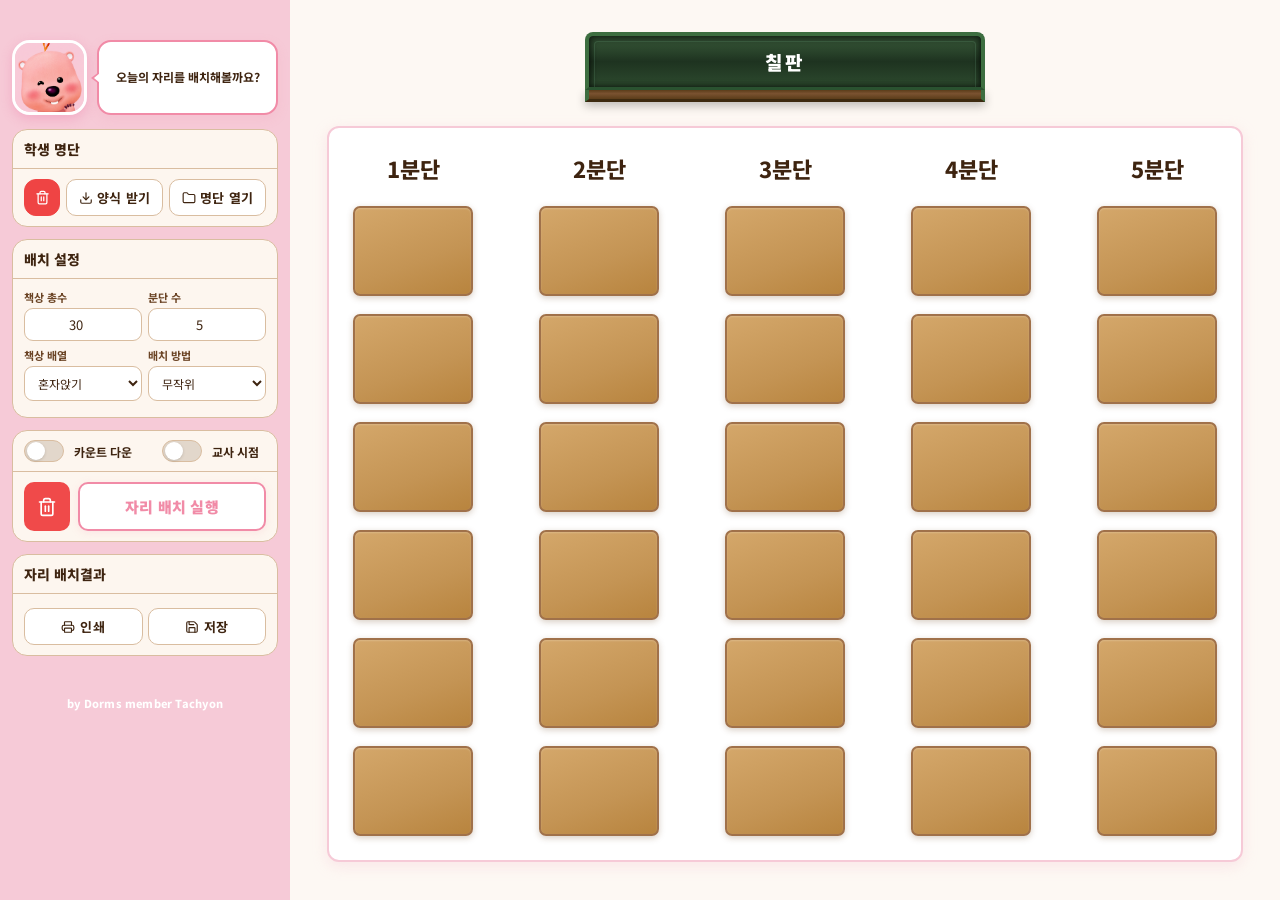
==== index.html @ 253d0f8c "fix: 웹 브라우저 환경에서 SheetJS 기반 엑셀 명단열기 및 양식받기 호환 지원" ====
<!DOCTYPE html>
<html lang="ko">
<head>
  <meta charset="UTF-8">
  <title>학급 자리배치 프로그램</title>
  <link rel="icon" type="image/x-icon" href="loopy.ico">
  <link rel="preconnect" href="https://fonts.googleapis.com">
  <link rel="preconnect" href="https://fonts.gstatic.com" crossorigin>
  <link href="https://fonts.googleapis.com/css2?family=Gowun+Batang:wght@400;700&family=Gowun+Dodum&family=Noto+Sans+KR:wght@400;700;900&family=Poor+Story&display=swap" rel="stylesheet">
  <link rel="stylesheet" href="css/style.css">
  <script src="https://cdnjs.cloudflare.com/ajax/libs/html2canvas/1.4.1/html2canvas.min.js"></script>
  <script src="https://cdnjs.cloudflare.com/ajax/libs/xlsx/0.18.5/xlsx.full.min.js"></script>
</head>
<body>

<div id="sidebar">
  <div class="sb-body" id="sb-body">

    <!-- 사이드바 상단 캐릭터 이미지 & 말풍선 -->
    <div style="display:flex; align-items:center; gap:10px; margin-top:15px; margin-bottom:14px;">
      <img src="loopy.jpg" alt="캐릭터" style="width:75px; height:75px; object-fit:cover; border-radius:18px; border:3px solid #ffffff; box-shadow:0 4px 12px rgba(235,104,156,0.3); flex-shrink:0;">
      <div id="char-bubble" class="speech-bubble" title="클릭 시 배치 취소">
        <span id="bubble-text">오늘의 자리를 배치해볼까요?</span>
      </div>
    </div>

    <!-- 명렬표 엑셀 관련 카드 -->
    <div class="card">
      <div class="card-head" style="display:flex; align-items:center; justify-content:space-between;">학생 명단
        <span id="btn-view-students" style="display:none; background:#F18BA7; color:#fff; padding:3px 9px; border-radius:10px; font-size:11px; font-weight:800; cursor:pointer; white-space:nowrap; box-shadow:0 2px 6px rgba(241,139,167,0.25);" onclick="openStudentModal()"><span id="count-num">0</span>명</span>
      </div>
      <div class="card-body" style="display:flex; gap:6px; align-items:stretch;">
        <div class="tooltip-wrap">
          <button style="width:36px; height:100%; min-height:34px; padding:0; background:#ef4444; color:#ffffff; border:1px solid #ef4444; border-radius:12px; display:flex; align-items:center; justify-content:center; flex-shrink:0; cursor:pointer; transition:opacity .15s, transform .1s;" onclick="resetStudentList()" onmouseover="this.style.opacity='0.9';" onmouseout="this.style.opacity='1';">
            <svg width="15" height="15" viewBox="0 0 24 24" fill="none" stroke="currentColor" stroke-width="2" stroke-linecap="round" stroke-linejoin="round" style="display:block;">
              <path d="M3 6h18"></path>
              <path d="M19 6v14c0 1-1 2-2 2H7c-1 0-2-1-2-2V6"></path>
              <path d="M8 6V4c0-1 1-2 2-2h4c1 0 2 1 2 2v2"></path>
              <line x1="10" y1="11" x2="10" y2="17"></line>
              <line x1="14" y1="11" x2="14" y2="17"></line>
            </svg>
          </button>
          <div class="custom-tooltip">명단 초기화</div>
        </div>
        <button class="exec-btn-sm outline" style="flex:1; display:inline-flex; align-items:center; justify-content:center; gap:4px;" onclick="downloadTemplate()">
          <svg width="14" height="14" viewBox="0 0 24 24" fill="none" stroke="currentColor" stroke-width="2" stroke-linecap="round" stroke-linejoin="round"><path d="M21 15v4a2 2 0 0 1-2 2H5a2 2 0 0 1-2-2v-4"/><polyline points="7 10 12 15 17 10"/><line x1="12" y1="15" x2="12" y2="3"/></svg>
          양식 받기
        </button>
        <button class="exec-btn-sm outline" style="flex:1; display:inline-flex; align-items:center; justify-content:center; gap:4px;" onclick="loadStudentExcel()">
          <svg width="14" height="14" viewBox="0 0 24 24" fill="none" stroke="currentColor" stroke-width="2" stroke-linecap="round" stroke-linejoin="round"><path d="M4 20h16a2 2 0 0 0 2-2V8a2 2 0 0 0-2-2h-7.93a2 2 0 0 1-1.66-.9l-.82-1.2A2 2 0 0 0 7.93 3H4a2 2 0 0 0-2 2v13c0 1.1.9 2 2 2z"/></svg>
          명단 열기
        </button>
      </div>
    </div>

    <!-- 책상 배열 카드 -->
    <div class="card">
      <div class="card-head">배치 설정</div>
      <div class="card-body">
        <div class="grid2 mb6">
          <div>
            <label class="lbl">책상 총수</label>
            <input class="inp inp-num" type="number" id="seat-count" min="1" max="60" value="30" onchange="onSeatCountChange()">
          </div>
          <div>
            <label class="lbl">분단 수</label>
            <input class="inp inp-num" type="number" id="col-count" min="2" max="6" step="1" value="5" onchange="onColCountChange()">
          </div>
        </div>

        <div class="grid2 mb6">
          <div>
            <label class="lbl">책상 배열</label>
            <select class="inp" id="layout-type" onchange="onLayoutChange()">
              <option value="single">혼자앉기</option>
              <option value="pair">짝궁배열</option>
              <option value="group">4인모둠(2x2)</option>
              <option value="group6">6인모둠(2x3)</option>
            </select>
          </div>
          <div>
            <label class="lbl">배치 방법</label>
            <select class="inp" id="sort-algo" onchange="onAlgoChange()"></select>
          </div>
        </div>
      </div>
    </div>

    <!-- 자리 배치 및 실행 카드 -->
    <div class="card">
      <div class="card-head">
        <div style="display:flex; align-items:center; gap:10px;">
          <label class="switch">
            <input type="checkbox" id="countdown-opt">
            <span class="slider"></span>
          </label>
          <span class="toggle-label">카운트 다운</span>
          <label class="switch" style="margin-left:20px;">
            <input type="checkbox" id="teacher-view-toggle" onchange="toggleTeacherView()">
            <span class="slider"></span>
          </label>
          <span class="toggle-label">교사 시점</span>
        </div>
      </div>
      <div class="card-body" style="display:flex; gap:8px;">
        <div class="tooltip-wrap" style="flex:2;">
          <button class="exec-btn" style="width:100%; height:100%; justify-content:center; align-items:center; padding:12px; background:#F04A4A; color:#fff; border:none; border-radius:10px;" onclick="resetArrangement()">
            <svg width="20" height="20" viewBox="0 0 24 24" fill="none" stroke="currentColor" stroke-width="2" stroke-linecap="round" stroke-linejoin="round">
              <path d="M3 6h18"></path>
              <path d="M19 6v14c0 1-1 2-2 2H7c-1 0-2-1-2-2V6"></path>
              <path d="M8 6V4c0-1 1-2 2-2h4c1 0 2 1 2 2v2"></path>
              <line x1="10" y1="11" x2="10" y2="17"></line>
              <line x1="14" y1="11" x2="14" y2="17"></line>
            </svg>
          </button>
          <div class="custom-tooltip">자리배치 초기화</div>
        </div>
        <button class="exec-btn" style="flex:7; justify-content:center; padding:12px; font-size:15px; background:#ffffff; color:#F18BA7; border:2px solid #F18BA7; border-radius:10px; font-weight:900; box-shadow:0 2px 8px rgba(241,139,167,0.15);" onclick="executeArrangement()">자리 배치 실행</button>
      </div>
    </div>

    <div class="card">
      <div class="card-head">자리 배치결과</div>
      <div class="card-body">
        <div style="display:flex; gap:5px; margin-top:4px;">
          <button class="exec-btn-sm outline" style="flex:1; display:inline-flex; align-items:center; justify-content:center; gap:5px;" onclick="printScreen()">
            <svg width="14" height="14" viewBox="0 0 24 24" fill="none" stroke="currentColor" stroke-width="2" stroke-linecap="round" stroke-linejoin="round"><path d="M6 9V4a1 1 0 0 1 1-1h10a1 1 0 0 1 1 1v5"/><path d="M6 18H5a3 3 0 0 1-3-3v-3a3 3 0 0 1 3-3h14a3 3 0 0 1 3 3v3a3 3 0 0 1-3 3h-1"/><rect x="6" y="14" width="12" height="7" rx="1"/></svg>
            인쇄
          </button>
          <button class="exec-btn-sm outline" id="btn-save-pop" style="flex:1; position:relative; display:inline-flex; align-items:center; justify-content:center; gap:5px;" onclick="toggleSaveMenu(event)">
            <svg width="14" height="14" viewBox="0 0 24 24" fill="none" stroke="currentColor" stroke-width="2" stroke-linecap="round" stroke-linejoin="round"><path d="M15.2 3a2 2 0 0 1 1.4.6l3.8 3.8a2 2 0 0 1 .6 1.4V19a2 2 0 0 1-2 2H5a2 2 0 0 1-2-2V5a2 2 0 0 1 2-2h10.2z"/><path d="M17 21v-7a1 1 0 0 0-1-1H8a1 1 0 0 0-1 1v7"/><path d="M7 3v4a1 1 0 0 0 1 1h7"/></svg>
            저장
          </button>
        </div>
      </div>
    </div>

    <!-- 사이드바 하단 제작자 문구 -->
    <div style="margin-top:37px; margin-bottom:4px; text-align:center;">
      <a href="https://dorms.school" target="_blank" onclick="if(window.pywebview){event.preventDefault(); window.pywebview.api.open_url('https://dorms.school');}" style="font-size:11px; font-weight:800; color:#ffffff; text-decoration:none; display:inline-block; letter-spacing:0.02em; cursor:pointer; transition:opacity 0.2s;" onmouseover="this.style.opacity='0.8';" onmouseout="this.style.opacity='1';">
        by Dorms member Tachyon
      </a>
    </div>

  </div>
</div>

<div id="sb-resizer"></div>

<div id="main">

  <div id="workspace">
    <div id="board-area">
      <div class="blackboard" id="blackboard-el">칠판</div>
      <div class="board-spacer"></div>
      <div id="seats-wrap">
        <div id="seats-container" class="cols-container"></div>
      </div>
    </div>
  </div>
</div>

<!-- 카운트다운 화면 중앙 오버레이 -->
<div id="countdown-overlay" class="countdown-mbg" style="display:none;">
  <div class="countdown-content">
    <div class="countdown-img-wrap">
      <img id="countdown-char-img" src="" alt="캐릭터">
    </div>
    <div id="countdown-num-text">5</div>
    <div class="countdown-sub-hint">클릭 또는 ESC 누르면 배치 취소</div>
  </div>
</div>

<div id="toast"></div>

<!-- 예쁜 커스텀 확인 모달 -->
<div id="confirm-modal" class="mbg" style="display:none; z-index:1000;">
  <div class="modal" style="background:#ffffff; border-radius:20px; border:2.5px solid #F18BA7; box-shadow:0 12px 36px rgba(241,139,167,0.35); text-align:center; padding:26px 22px; width:min(380px, 92vw);">
    <div style="font-size:38px; margin-bottom:8px;">🗑️</div>
    <h3 style="font-size:17px; font-weight:900; color:#3e2410; margin-bottom:8px;">초기화 확인</h3>
    <div class="modal-msg" id="confirm-msg" style="font-size:13.5px; color:#4b5563; margin-bottom:22px; line-height:1.55; word-break:keep-all;"></div>
    <div class="modal-btns" style="display:flex; gap:10px;">
      <button class="btn-cancel" onclick="closeConfirm(false)" style="flex:1; padding:11px; border-radius:10px; background:#f3f4f6; color:#4b5563; font-weight:700; border:none; cursor:pointer; font-size:13.5px; transition:background .15s;">취소</button>
      <button class="btn-ok" onclick="closeConfirm(true)" style="flex:1; padding:11px; border-radius:10px; background:#ef4444; color:#ffffff; font-weight:900; border:none; cursor:pointer; font-size:13.5px; box-shadow:0 4px 10px rgba(239,68,68,0.3); transition:transform .1s, opacity .15s;">초기화</button>
    </div>
  </div>
</div>

<!-- 우클릭 컨텍스트 메뉴 -->
<div id="ctx-menu">
  <div class="ctx-head" id="ctx-head"></div>
  <div class="ctx-sep"></div>
  <div id="ctx-items"></div>
</div>

<!-- 불러온 명단 확인 모달 -->
<div id="student-list-modal" class="mbg" style="display:none; z-index:900;">
  <div class="modal" style="width: min(400px, 92vw); max-height:80vh; display:flex; flex-direction:column; padding:0; overflow:hidden; border-radius:16px;">
    <div style="padding:16px 20px; background:#F18BA7; color:#fff; display:flex; justify-content:space-between; align-items:center;">
      <h3 style="margin:0; font-size:16px; color:#fff; font-weight:800;">현재 적용된 학생 명단</h3>
      <button onclick="closeStudentModal()" style="background:none; border:none; color:#fff; font-size:24px; cursor:pointer; line-height:1;">&times;</button>
    </div>
    <div id="modal-student-list-content" style="padding:16px; overflow-y:auto; flex:1; background:var(--bg);">
      <!-- students go here -->
    </div>
  </div>
</div>

<!-- 저장 옵션 팝오버 모달 -->
<div id="save-popover">
  <button class="pop-item-btn" onclick="saveAsImage(); hideSaveMenu();">이미지 파일로 저장</button>
</div>

<script type="module" src="js/app.js"></script>
</body>
</html>
---- css/style.css ----
@import url('https://fonts.googleapis.com/css2?family=Gowun+Batang&family=Gowun+Dodum&family=Noto+Sans+KR:wght@400;500;700;900&family=Poor+Story&display=swap');

  :root {
    --bg: #fdf8f3;
    --panel: #ffffff;
    --sidebar: #F6CAD7;
    --sidebar2: #fdf6ef;
    --accent: #7d5334;
    --accent2: #59361e;
    --text1: #3e2410;
    --text2: #6b4425;
    --textm: #9a7255;
    --textw: #3e2410;
    --border: #e8d5be;
    --border2: #d9bda0;
    --locked: #fbbf24;
    --danger: #ef4444;
    --danger-text: #991b1b;
    --shadow: 0 2px 8px rgba(0,0,0,0.08);
    --shadow-lg: 0 8px 32px rgba(0,0,0,0.14);
    --sb-width: 290px;
    --cell-w: 100px;
    --cell-h: 75px;
    --row-gap: 8px;
    --col-gap: 63px;
    --title-color: #3e2410;
    --name-size: 24px; 
    --id-size: 19px;   
    --seat-font: 'Gowun Dodum', sans-serif;
  }

  *, *::before, *::after { box-sizing: border-box; margin: 0; padding: 0; }

  body {
    font-family: 'Noto Sans KR', sans-serif;
    background: var(--bg);
    color: var(--text1);
    height: 100vh;
    display: flex;
    overflow: hidden;
    font-size: 13px;
    user-select: none;
    -webkit-user-select: none;
  }

  input, textarea, select {
    user-select: auto;
    -webkit-user-select: auto;
  }

  /* ── Sidebar ── */
  #sidebar {
    width: var(--sb-width);
    min-width: var(--sb-width);
    max-width: var(--sb-width);
    padding-top: 25px;
    background: var(--sidebar);
    display: flex;
    flex-direction: column;
    overflow: visible;
    position: relative;
    user-select: none;
    z-index: 20;
  }

  #sb-header {
    padding: 16px 14px 10px;
    border-bottom: 1px solid var(--border2);
    flex-shrink: 0;
  }

  .sb-logo {
    display: flex;
    align-items: center;
    gap: 10px;
    margin-bottom: 4px;
  }

  .sb-logo-icon {
    width: 38px; height: 38px;
    background: #fde68a;
    color: #b45309;
    border-radius: 9px;
    display: flex; align-items: center; justify-content: center;
    font-size: 18px;
    flex-shrink: 0;
  }

  .sb-title { color: var(--title-color); font-size: 13px; font-weight: 900; line-height: 1.3; }
  .sb-sub { color: var(--accent2); font-size: 9px; letter-spacing: .06em; margin-top: 1px; }

  .sb-btns {
    display: grid;
    grid-template-columns: 1fr 1fr 1fr;
    gap: 5px;
    padding: 8px 14px;
    border-bottom: 1px solid var(--border2);
    flex-shrink: 0;
  }

  .sb-btn {
    background: var(--sidebar2);
    color: var(--textw);
    border: 1px solid var(--border2);
    border-radius: 7px;
    padding: 7px 4px;
    font-size: 12px;
    font-family: 'Noto Sans KR', sans-serif;
    cursor: pointer;
    display: flex; flex-direction: column; align-items: center; gap: 3px;
    transition: background .15s;
  }
  .sb-btn:hover { background: rgba(255,255,255,.08); }
  .sb-btn.accent { background: var(--accent); color: #fff; border-color: var(--accent); }
  .sb-btn.accent:hover { opacity: .85; }
  .sb-btn.danger { background: rgba(239,68,68,.12); color: var(--danger-text); border-color: rgba(239,68,68,.3); }
  .sb-btn.danger:hover { background: rgba(239,68,68,.25); }

  .switch {
    position: relative;
    display: inline-block;
    width: 40px;
    height: 22px;
  }
  .switch input {
    opacity: 0;
    width: 0;
    height: 0;
  }
  .switch .slider {
    position: absolute;
    inset: 0;
    background: #e2d7cb;
    border: 1px solid var(--border2);
    border-radius: 999px;
    transition: background .2s, border-color .2s;
  }
  .switch .slider::before {
    content: '';
    position: absolute;
    left: 2px;
    bottom: 1px;
    width: 18px;
    height: 18px;
    background: #fff;
    border-radius: 50%;
    transition: transform .2s;
    box-shadow: 0 1px 3px rgba(0,0,0,.15);
  }
  .switch input:checked + .slider {
    background: #F18BA7;
    border-color: #F18BA7;
  }
  .switch input:checked + .slider::before {
    transform: translateX(18px);
  }

  .toggle-label {
    color: var(--text1);
    font-size: 12px;
    font-weight: 700;
  }

  .sb-body {
    flex: 1;
    overflow: visible;
    padding: 0 12px 16px;
    margin-top: 0 !important;
    position: static !important;
    top: auto !important;
  }

  /* Cards */
  .card {
    background: var(--sidebar2);
    border: 1px solid var(--border2);
    border-radius: 15px;
    margin-bottom: 12px;
    overflow: visible;
    position: relative;
  }

  .card-head {
    display: flex; align-items: center; gap: 7px;
    padding: 9px 11px;
    font-size: 14px; font-weight: 800;
    color: var(--textw);
    border-bottom: 1px solid var(--border2);
  }
  .card-head .badge {
    margin-left: auto;
    background: var(--accent);
    color: #fff;
    border-radius: 20px;
    padding: 2px 8px;
    font-size: 10px;
    font-weight: 800;
  }

  .card-body { padding: 10px 11px; }

  .lbl {
    display: block;
    font-size: 11px;
    font-weight: 700;
    color: var(--text2);
    margin-bottom: 3px;
  }

  .inp {
    width: 100%;
    background: #ffffff;
    border: 1px solid var(--border2);
    border-radius: 9px;
    color: var(--text1);
    font-family: 'Noto Sans KR', sans-serif;
    font-size: 12px;
    padding: 7px 9px;
    outline: none;
    margin-bottom: 0;
  }
  .inp:focus { border-color: var(--accent); }
  .inp option { background: #ffffff; }

  .inp-num {
    text-align: center;
    padding: 6px 5px;
    font-size: 13px;
  }

  .grid2 { display: grid; grid-template-columns: 1fr 1fr; gap: 6px; margin-bottom: 6px; }
  .mb6 { margin-bottom: 6px; }
  .mb8 { margin-bottom: 8px; }

  /* 메인 툴바 실행 버튼 스타일 */
  .exec-btn {
    background: var(--accent);
    color: #fff;
    border: none;
    border-radius: 12px;
    padding: 10px 20px;
    font-family: 'Noto Sans KR', sans-serif;
    font-size: 16px;
    font-weight: 900;
    cursor: pointer;
    display: inline-flex; align-items: center; justify-content: center; gap: 6px;
    letter-spacing: .02em;
    transition: opacity .15s, transform .1s;
    box-shadow: none;
  }
  .exec-btn:hover { opacity: 1; transform: translateY(-2px); }
  .exec-btn:active { opacity: 1; transform: translateY(0); }

  /* 사이드바 배치 실행 버튼 (보조용) */
  .exec-btn-sm {
    width: 100%;
    background: var(--accent);
    color: #fff;
    border: none;
    border-radius: 12px;
    padding: 11px;
    font-family: 'Noto Sans KR', sans-serif;
    font-size: 13px;
    font-weight: 900;
    cursor: pointer;
    display: flex; align-items: center; justify-content: center; gap: 7px;
    margin-bottom: 10px;
    letter-spacing: .02em;
    transition: opacity .15s, transform .1s;
    box-shadow: none;
  }
  .exec-btn-sm:hover { opacity: .9; transform: translateY(-1px); }
  .exec-btn-sm:active { transform: translateY(0); }

  .exec-btn-sm.outline {
    background: #fff;
    color: var(--text1);
    border: 1px solid var(--border2);
    border-radius: 10px;
    box-shadow: none;
    font-weight: 700;
    font-size: 13px;
    padding: 8px 4px;
    margin-bottom: 0;
  }

  .slider-row { display: flex; align-items: center; gap: 7px; margin-bottom: 5px; }
  .slider-label { font-size: 10px; color: var(--textm); white-space: nowrap; min-width: 56px; }
  input[type=range] {
    flex: 1;
    accent-color: var(--accent);
    height: 4px;
    cursor: pointer;
  }

  /* ── Student grid input ── */
  .student-grid-wrap {
    border: 1px solid var(--border2);
    border-radius: 6px;
    overflow: hidden;
    margin-bottom: 8px;
  }
  .student-grid-head {
    display: grid;
    grid-template-columns: 52px 1fr 52px;
    background: rgba(59,130,246,.18);
    border-bottom: 2px solid var(--accent);
    overflow-y: scroll;
  }
  .student-grid-head::-webkit-scrollbar-thumb {
    background: transparent;
  }
  .student-grid-head div {
    padding: 5px 4px;
    font-size: 10px;
    font-weight: 800;
    color: var(--accent2);
    text-align: center;
    border-right: 1px solid var(--border2);
  }
  .student-grid-head div:last-child { border-right: none; }
  .student-grid-body {
    max-height: 260px;
    overflow-y: scroll;
  }
  .student-row {
    display: grid;
    grid-template-columns: 52px 1fr 52px;
    border-bottom: 1px solid var(--border2);
  }
  .student-row:last-child { border-bottom: none; }
  .student-cell {
    padding: 0;
    border-right: 1px solid var(--border2);
  }
  .student-cell:last-child { border-right: none; }
  .student-cell input {
    width: 100%;
    height: 28px;
    background: transparent;
    border: none;
    outline: none;
    color: var(--textw);
    font-family: 'Noto Sans KR', sans-serif;
    font-size: 11px;
    padding: 0 6px;
    text-align: center;
  }
  .student-cell input:focus { background: rgba(59,130,246,.08); }
  .student-row.placeholder-row .student-cell input {
    color: var(--textm);
    opacity: .5;
  }
  .student-grid-footer {
    display: flex;
    gap: 5px;
    margin-top: 5px;
  }
  .grid-action-btn {
    flex: 1;
    background: var(--sidebar);
    border: 1px solid var(--border2);
    border-radius: 6px;
    color: var(--textm);
    font-family: 'Noto Sans KR', sans-serif;
    font-size: 10px;
    font-weight: 700;
    padding: 5px 4px;
    cursor: pointer;
    text-align: center;
    transition: all .15s;
  }
  .grid-action-btn:hover { color: var(--textw); border-color: var(--accent); }

  /* ── Main area ── */
  #main {
    flex: 1;
    display: flex;
    flex-direction: column;
    overflow: hidden;
  }

  #main-toolbar {
    background: var(--panel);
    border-bottom: 1px solid var(--border);
    padding: 10px 14px;
    display: flex;
    align-items: center;
    gap: 12px; 
    flex-shrink: 0;
  }

  .toolbar-btn {
    padding: 8px 14px;
    border-radius: 7px;
    font-family: 'Noto Sans KR', sans-serif;
    font-size: 14px;
    font-weight: 700;
    border: 1px solid var(--border);
    cursor: pointer;
    background: var(--panel);
    color: var(--text2);
    display: inline-flex; align-items: center; gap: 4px;
    transition: all .15s;
    white-space: nowrap;
  }
  .toolbar-btn:hover { border-color: var(--accent); color: var(--accent); }

  .spacer { flex: 1; }

  /* ── Workspace ── */
  #workspace {
    flex: 1;
    overflow: hidden;
    padding: 32px 24px 24px;
    display: flex;
    flex-direction: column;
    align-items: center;
    justify-content: flex-start;
  }

  #board-area {
    display: flex;
    flex-direction: column;
    align-items: center;
    transform-origin: top center; 
  }

  /* Blackboard */
  .blackboard {
    order: 1;
    background: linear-gradient(180deg, #3a5c3b 0%, #1e3320 50%, #2d4a2e 100%);
    color: #ffffff;
    font-size: 19px;
    font-weight: 900;
    border-radius: 8px 8px 0 0;
    padding: 12px 40px;
    text-align: center;
    letter-spacing: .15em;
    width: 400px;
    min-width: 200px;
    box-shadow:
      inset 0 3px 10px rgba(0,0,0,.5),
      inset 0 -1px 4px rgba(0,0,0,.3),
      inset 2px 0 6px rgba(0,0,0,.2),
      inset -2px 0 6px rgba(0,0,0,.2);
    border: 4px solid #3d6e40;
    border-bottom: 3px solid #2a5230;
    position: relative;
    text-shadow: none;
    margin-top: 0;
    transition: margin-top 0.3s;
  }
  .blackboard::before {
    content: '';
    position: absolute;
    top: 5px; left: 5px; right: 5px; bottom: 0;
    border: 1px solid rgba(167,243,196,.12);
    border-bottom: none;
    border-radius: 4px 4px 0 0;
    pointer-events: none;
  }
  
  /* chalk tray */
  .board-spacer {
    order: 2;
    width: 400px;
    height: 12px;
    background: linear-gradient(180deg, #5c3d1a 0%, #7a5230 40%, #5c3d1a 100%);
    border-left: 4px solid #3d6e40;
    border-right: 4px solid #3d6e40;
    border-bottom: 3px solid #3d2a10;
    box-shadow: 0 4px 10px rgba(0,0,0,.25);
    margin-bottom: 24px;
  }

  #seats-wrap {
    order: 3;
    background: var(--panel);
    border: 2.5px solid var(--sidebar);
    border-radius: 12px;
    padding: 24px;
    box-shadow: 0 4px 14px rgba(246, 202, 215, 0.4);
    display: inline-block;
  }

  /* 교사 시점 활성화 시 Flex Order 순서 변경 */
  /* Match the blackboard top/bottom spacing to workspace top padding (32px) for consistent visual balance */
  #board-area.teacher-mode .blackboard { order: 3; margin-top: 28px; }
  #board-area.teacher-mode .board-spacer { order: 4; margin-bottom: 20px; }
  #board-area.teacher-mode #seats-wrap { order: 1; margin-top: 0; }

  .cols-container {
    display: flex;
    gap: var(--col-gap);
    align-items: flex-start;
  }

  .col-group {
    display: flex;
    flex-direction: column;
    gap: var(--row-gap);
    align-items: center;
  }

  .col-label {
    font-size: 22px;
    font-weight: 800;
    color: var(--text1);
    text-align: center;
    margin-bottom: 4px;
  }

  /* 모둠 레이블 */
  .group-label {
    font-size: 18px;
    font-weight: 800;
    color: var(--accent2);
    text-align: center;
    margin-bottom: 4px;
    width: 100%;
  }

  /* Seat Cell */
  .seat {
    width: var(--cell-w);
    height: var(--cell-h);
    border: 2px solid #a0714a;
    border-radius: 7px;
    background: linear-gradient(160deg, #d4a76a 0%, #c49454 60%, #b8843e 100%);
    box-shadow: 0 2px 6px rgba(100,60,20,.25), inset 0 1px 2px rgba(255,255,255,.2);
    display: flex;
    flex-direction: column;
    align-items: center;
    justify-content: center;
    cursor: pointer;
    transition: background .15s, border-color .15s, box-shadow .15s, transform .15s;
    position: relative;
    overflow: hidden;
  }
  .seat:hover { border-color: var(--accent); box-shadow: 0 0 0 3px rgba(59,130,246,.2), 0 2px 6px rgba(100,60,20,.3); }

  .seat.occupied {
    background: linear-gradient(160deg, #fdf6ec 0%, #faebd7 60%, #f5deb3 100%);
    border-color: #a0714a;
  }

  .seat.occupied.male::before {
    content: ''; position: absolute; bottom: 0; left: 0; right: 0; height: 10%;
    background: #93c5fd; border-radius: 0 0 4px 4px; pointer-events: none; z-index: 1;
  }
  .seat.occupied.female::before {
    content: ''; position: absolute; bottom: 0; left: 0; right: 0; height: 10%;
    background: #f9a8d4; border-radius: 0 0 4px 4px; pointer-events: none; z-index: 1;
  }

  .seat.ghost {
    background: #f1f5f9;
    border: 2px dashed #cbd5e1;
    box-shadow: none;
    cursor: default;
  }
  .seat.ghost:hover { border-color: #cbd5e1; box-shadow: none; }

  .seat.excluded {
    background: #fef2f2;
    border: 2px dashed #fca5a5;
    box-shadow: none;
    cursor: pointer;
  }

  .seat.locked { border-color: var(--locked); }
  .seat.locked::after {
    content: '🔒';
    position: absolute;
    top: 2px; right: 3px;
    font-size: 16px;
    z-index: 10;
  }

  .seat.selected { border-color: var(--accent); box-shadow: 0 0 0 3px rgba(59,130,246,.3); }
  .seat.over { background: #eff6ff; border-color: var(--accent); }

  .seat-id {
    font-family: 'JetBrains Mono', monospace;
    font-size: var(--id-size);
    font-weight: 700;
    color: var(--accent);
    line-height: 1.2;
    z-index: 5;
  }

  .seat-name {
    font-family: var(--seat-font);
    font-size: var(--name-size);
    font-weight: 700;
    color: var(--text1);
    line-height: 1.3;
    text-align: center;
    max-width: calc(var(--cell-w) - 10px);
    overflow: hidden;
    text-overflow: ellipsis;
    white-space: nowrap;
    z-index: 5;
  }

  .seat.excluded .seat-empty-mark { color: #fca5a5; font-size: 16px; }

  .fixed-dot {
    position: absolute;
    bottom: 3px; left: 3px;
    width: 6px; height: 6px;
    border-radius: 50%;
    background: var(--locked);
    z-index: 10;
  }

  /* Speech Bubble (말풍선) */
  .speech-bubble {
    position: relative;
    background: #ffffff;
    border: 2px solid #F18BA7;
    border-radius: 14px;
    padding: 8px 10px;
    font-size: 12px;
    font-weight: 700;
    color: var(--text1);
    box-shadow: 0 4px 12px rgba(241,139,167,0.15);
    flex: 1;
    word-break: keep-all;
    line-height: 1.35;
    display: flex;
    align-items: center;
    justify-content: center;
    text-align: center;
    height: 75px;
    transition: transform 0.2s, box-shadow 0.2s, background 0.2s, border-color 0.2s;
    user-select: none;
  }
  .speech-bubble::before {
    content: '';
    position: absolute;
    left: -8px;
    top: 50%;
    transform: translateY(-50%);
    border-style: solid;
    border-width: 6px 8px 6px 0;
    border-color: transparent #F18BA7 transparent transparent;
  }
  .speech-bubble::after {
    content: '';
    position: absolute;
    left: -5px;
    top: 50%;
    transform: translateY(-50%);
    border-style: solid;
    border-width: 5px 6px 5px 0;
    border-color: transparent #ffffff transparent transparent;
  }
  .speech-bubble.counting {
    background: #fff0f5;
    border-color: #f43f5e;
    cursor: pointer;
    animation: bubblePulse 0.6s infinite alternate ease-in-out;
  }
  @keyframes bubblePulse {
    from { transform: scale(1); }
    to { transform: scale(1.03); }
  }

  /* Custom Top Tooltip (상단 말풍선 툴팁) */
  .tooltip-wrap {
    position: relative;
    display: inline-flex;
  }
  .tooltip-wrap .custom-tooltip {
    position: absolute;
    bottom: calc(100% + 8px);
    left: calc(50% + 5px);
    transform: translateX(-50%) translateY(4px);
    background: #ffffff;
    color: #ef4444;
    border: 1.5px solid #fca5a5;
    padding: 4px 8px;
    border-radius: 7px;
    font-size: 11px;
    font-weight: 800;
    white-space: nowrap;
    box-shadow: 0 4px 12px rgba(239,68,68,0.15);
    opacity: 0;
    visibility: hidden;
    pointer-events: none;
    transition: all 0.2s cubic-bezier(0.16, 1, 0.3, 1);
    z-index: 100;
  }
  .tooltip-wrap .custom-tooltip::before {
    content: '';
    position: absolute;
    top: 100%;
    left: 50%;
    transform: translateX(-50%);
    border-style: solid;
    border-width: 6px 6px 0 6px;
    border-color: #fca5a5 transparent transparent transparent;
  }
  .tooltip-wrap .custom-tooltip::after {
    content: '';
    position: absolute;
    top: 100%;
    left: 50%;
    transform: translateX(-50%);
    border-style: solid;
    border-width: 5px 5px 0 5px;
    border-color: #ffffff transparent transparent transparent;
  }
  .tooltip-wrap:hover .custom-tooltip {
    opacity: 1;
    visibility: visible;
    transform: translateX(-50%) translateY(0);
  }

  /* Toast */
  #toast {
    position: fixed;
    bottom: 24px; left: 50%;
    transform: translateX(-50%) translateY(20px);
    background: #F18BA7;
    color: #fff;
    padding: 12px 24px;
    border-radius: 10px;
    font-size: 14px;
    font-weight: 700;
    opacity: 0;
    transition: all .25s;
    pointer-events: none;
    z-index: 9999;
    white-space: nowrap;
    box-shadow: 0 6px 20px rgba(241,139,167,0.35);
    text-align: center;
  }
  #toast.error {
    background: var(--danger);
    font-size: 16px;
    padding: 16px 28px;
    box-shadow: 0 10px 30px rgba(239,68,68,0.4);
  }
  #toast.show { opacity: 1; transform: translateX(-50%) translateY(0); }

  /* Modal */
  .mbg {
    position: fixed; inset: 0;
    background: rgba(0,0,0,.55);
    display: flex; align-items: center; justify-content: center;
    z-index: 800;
  }
  .modal {
    background: var(--panel);
    border-radius: 14px;
    padding: 22px 20px 18px;
    width: min(380px, 92vw);
    box-shadow: var(--shadow-lg);
  }
  .modal h3 { font-size: 15px; font-weight: 900; margin-bottom: 14px; color: var(--text1); }
  .modal-msg { font-size: 13px; line-height: 1.6; color: var(--text2); margin-bottom: 18px; white-space: pre-wrap; }
  .modal-btns { display: flex; gap: 8px; }
  .modal-btns button {
    flex: 1; padding: 11px;
    border-radius: 9px;
    font-family: 'Noto Sans KR', sans-serif;
    font-size: 13px; font-weight: 700;
    cursor: pointer; border: none;
  }
  .btn-ok { background: var(--danger); color: #fff; }
  .btn-cancel { background: var(--bg); color: var(--text2); }

  /* Context menu */
  #ctx-menu {
    position: fixed;
    background: var(--panel);
    border: 1px solid var(--border);
    border-radius: 10px;
    padding: 5px;
    min-width: 200px;
    box-shadow: var(--shadow-lg);
    z-index: 700;
    display: none;
  }
  #ctx-menu.open { display: block; }
  .ctx-item {
    padding: 8px 11px;
    border-radius: 6px;
    font-size: 11px;
    font-weight: 700;
    cursor: pointer;
    color: var(--text2);
    display: flex; align-items: center; gap: 7px;
  }
  .ctx-item:hover { background: var(--bg); color: var(--text1); }
  .ctx-item.danger { color: var(--danger); }
  .ctx-sep { height: 1px; background: var(--border); margin: 4px 0; }
  .ctx-head { padding: 6px 11px 2px; font-size: 10px; font-weight: 800; color: var(--textm); }

  ::-webkit-scrollbar { width: 6px; height: 6px; }
  ::-webkit-scrollbar-track { background: transparent; }
  ::-webkit-scrollbar-thumb { background: #c1c9d6; border-radius: 3px; }

  #sb-resizer {
    display: none;
    width: 0;
    cursor: default;
    background: transparent;
    transition: none;
    flex-shrink: 0;
    align-self: stretch;
  }
  #sb-resizer:hover { background: var(--accent); }

  .sort-row { display: flex; gap: 4px; margin-top: 5px; }
  .sort-row .inp { font-size: 11px; padding: 5px 4px; }

  /* ── 인쇄 전용 스타일 (A4 가로 1페이지 완벽 중앙 정렬) ── */
  @media print {
    body > *:not(#temp-print-wrap) {
      display: none !important;
    }
    
    html, body {
      background: #ffffff !important;
      width: 100% !important;
      height: 100% !important; 
      margin: 0 !important;
      padding: 0 !important;
      overflow: hidden !important;
      display: flex !important;
      align-items: center !important;
      justify-content: center !important;
    }

    #temp-print-wrap {
      position: fixed !important;
      left: 50% !important;
      top: 50% !important;
      margin: 0 !important;
      padding: 0 !important;
      background: #ffffff !important;
      display: flex !important;
      flex-direction: row !important;
      gap: 20px !important;
      align-items: center !important;
      justify-content: center !important;
      overflow: visible !important;
      page-break-inside: avoid !important;
      break-inside: avoid !important;
      page-break-after: avoid !important;
      break-after: avoid !important;
    }

    * {
      -webkit-print-color-adjust: exact !important;
      print-color-adjust: exact !important;
      box-shadow: none !important;
      text-shadow: none !important;
      filter: none !important;
    }

    @page {
      size: landscape;
      margin: 0; 
    }
  }

/* ── Save Popover Menu ── */
#save-popover {
  display: none;
  position: fixed;
  z-index: 1100;
  background: #ffffff;
  border: 1px solid var(--border2);
  border-radius: 12px;
  box-shadow: 0 6px 16px rgba(0, 0, 0, 0.15);
  padding: 6px;
  width: 170px;
}
.pop-item-btn {
  background: none;
  border: none;
  text-align: left;
  width: 100%;
  padding: 9px 12px;
  font-size: 12px;
  font-weight: 800;
  color: var(--text1);
  border-radius: 8px;
  cursor: pointer;
  display: flex;
  align-items: center;
  gap: 8px;
  transition: background 0.15s;
}
.pop-item-btn:hover {
  background: rgba(59, 130, 246, 0.08);
}

/* ── Countdown Overlay ── */
.countdown-mbg {
  position: fixed;
  inset: 0;
  background: rgba(0, 0, 0, 0.45);
  backdrop-filter: blur(6px);
  -webkit-backdrop-filter: blur(6px);
  display: flex;
  align-items: center;
  justify-content: center;
  z-index: 10000;
  cursor: pointer;
  animation: fadeInOverlay 0.25s ease-out forwards;
}

.countdown-content {
  display: flex;
  flex-direction: column;
  align-items: center;
  justify-content: center;
  position: relative;
  text-align: center;
  user-select: none;
}

.countdown-img-wrap {
  width: clamp(250px, 40vmin, 580px);
  height: clamp(250px, 40vmin, 580px);
  display: flex;
  align-items: center;
  justify-content: center;
  position: relative;
  margin-bottom: calc(clamp(250px, 40vmin, 580px) * -0.12);
}

#countdown-char-img {
  max-width: 100%;
  max-height: 100%;
  object-fit: contain;
  filter: drop-shadow(0 10px 25px rgba(0,0,0,0.35));
  animation: countdownPop 0.4s cubic-bezier(0.175, 0.885, 0.32, 1.275) forwards;
}

#countdown-num-text {
  font-size: clamp(90px, 15vmin, 220px);
  font-weight: 900;
  color: #ffffff;
  text-shadow: 0 4px 20px rgba(0, 0, 0, 0.6), 0 0 20px rgba(241, 139, 167, 0.9);
  line-height: 1;
  margin-bottom: clamp(10px, 2vmin, 24px);
  z-index: 2;
  font-family: 'Noto Sans KR', sans-serif;
  animation: countdownPop 0.35s cubic-bezier(0.175, 0.885, 0.32, 1.275) forwards;
}

.countdown-sub-hint {
  font-size: clamp(13px, 2vmin, 22px);
  font-weight: 700;
  color: rgba(255, 255, 255, 0.9);
  background: rgba(0, 0, 0, 0.35);
  padding: clamp(6px, 1vmin, 12px) clamp(16px, 2.5vmin, 32px);
  border-radius: 30px;
  box-shadow: 0 2px 10px rgba(0,0,0,0.2);
  backdrop-filter: blur(4px);
}

@keyframes countdownPop {
  0% {
    transform: scale(0.4);
    opacity: 0;
  }
  70% {
    transform: scale(1.08);
    opacity: 1;
  }
  100% {
    transform: scale(1);
    opacity: 1;
  }
}

@keyframes fadeInOverlay {
  from { opacity: 0; }
  to { opacity: 1; }
}
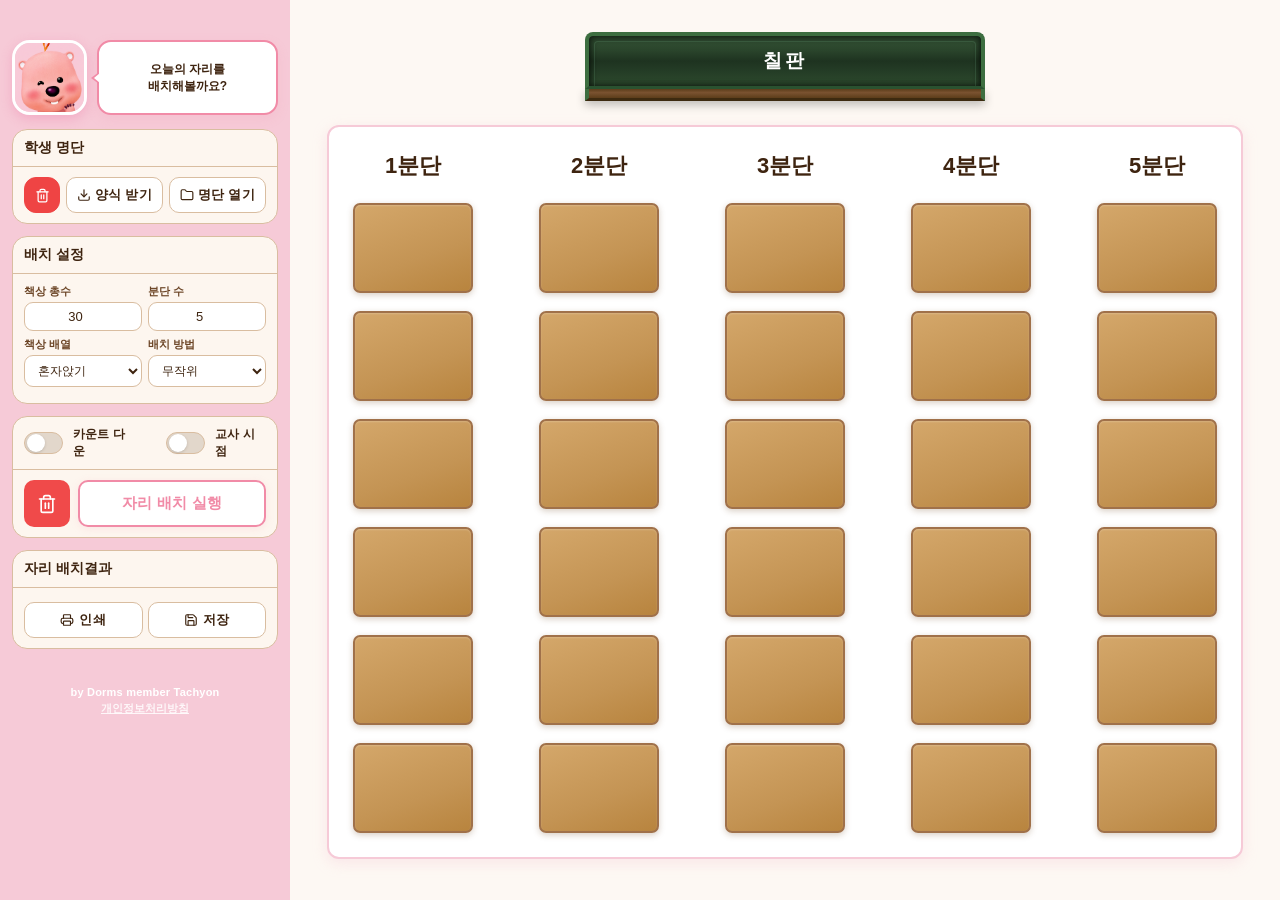
==== commit ddee7d0c: "feat: 보안 헤더 메타태그 및 개인정보처리방침 추가" ====
--- a/index.html
+++ b/index.html
@@ -3,6 +3,14 @@
 <head>
   <meta charset="UTF-8">
   <title>학급 자리배치 프로그램</title>
+  <meta name="viewport" content="width=device-width, initial-scale=1">
+  <meta name="description" content="선생님을 위한 편리하고 예쁜 학급 자리배치 웹 프로그램">
+  <meta property="og:title" content="학급 자리배치 프로그램">
+  <meta property="og:description" content="선생님을 위한 편리하고 예쁜 학급 자리배치 웹 프로그램">
+  <meta property="og:image" content="https://cordmin.github.io/class-seat/loopy.png">
+  <meta http-equiv="Content-Security-Policy" content="default-src 'self' 'unsafe-inline' 'unsafe-eval' https://fonts.googleapis.com https://fonts.gstatic.com https://cdnjs.cloudflare.com data: blob:; frame-ancestors 'none'; object-src 'none'; base-uri 'self'; form-action 'self';">
+  <meta http-equiv="X-Content-Type-Options" content="nosniff">
+  <meta name="referrer" content="strict-origin-when-cross-origin">
   <link rel="icon" type="image/x-icon" href="loopy.ico">
   <link rel="preconnect" href="https://fonts.googleapis.com">
   <link rel="preconnect" href="https://fonts.gstatic.com" crossorigin>
@@ -135,11 +143,12 @@
       </div>
     </div>
 
-    <!-- 사이드바 하단 제작자 문구 -->
-    <div style="margin-top:37px; margin-bottom:4px; text-align:center;">
+    <!-- 사이드바 하단 제작자 문구 및 개인정보처리방침 -->
+    <div style="margin-top:37px; margin-bottom:4px; text-align:center; display:flex; flex-direction:column; gap:4px;">
       <a href="https://dorms.school" target="_blank" onclick="if(window.pywebview){event.preventDefault(); window.pywebview.api.open_url('https://dorms.school');}" style="font-size:11px; font-weight:800; color:#ffffff; text-decoration:none; display:inline-block; letter-spacing:0.02em; cursor:pointer; transition:opacity 0.2s;" onmouseover="this.style.opacity='0.8';" onmouseout="this.style.opacity='1';">
         by Dorms member Tachyon
       </a>
+      <a href="privacy.html" target="_blank" style="font-size:10.5px; font-weight:700; color:rgba(255,255,255,0.85); text-decoration:underline; cursor:pointer;">개인정보처리방침</a>
     </div>
 
   </div>
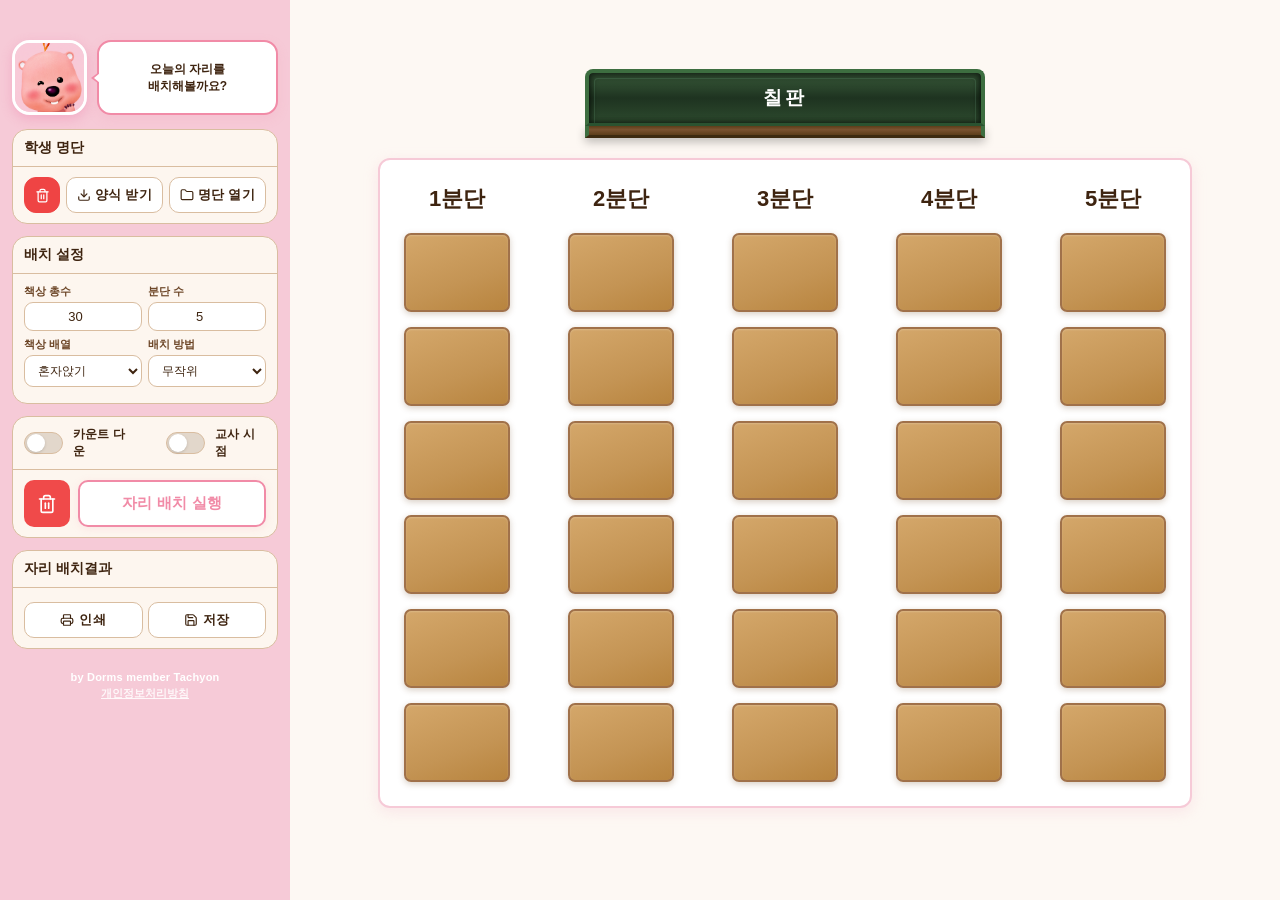
==== commit 1b2c4ef8: "style: 사이드바 하단 제작자 정보 및 개인정보처리방침 위치 상향 조절 (15px)" ====
--- a/index.html
+++ b/index.html
@@ -9,8 +9,10 @@
   <meta property="og:description" content="선생님을 위한 편리하고 예쁜 학급 자리배치 웹 프로그램">
   <meta property="og:image" content="https://cordmin.github.io/class-seat/loopy.png">
   <meta http-equiv="Content-Security-Policy" content="default-src 'self' 'unsafe-inline' 'unsafe-eval' https://fonts.googleapis.com https://fonts.gstatic.com https://cdnjs.cloudflare.com data: blob:; frame-ancestors 'none'; object-src 'none'; base-uri 'self'; form-action 'self';">
+  <meta http-equiv="X-Frame-Options" content="DENY">
   <meta http-equiv="X-Content-Type-Options" content="nosniff">
-  <meta name="referrer" content="strict-origin-when-cross-origin">
+  <meta http-equiv="Referrer-Policy" content="strict-origin-when-cross-origin">
+  <meta http-equiv="Permissions-Policy" content="camera=(), microphone=(), geolocation=()">
   <link rel="icon" type="image/x-icon" href="loopy.ico">
   <link rel="preconnect" href="https://fonts.googleapis.com">
   <link rel="preconnect" href="https://fonts.gstatic.com" crossorigin>
@@ -144,7 +146,7 @@
     </div>
 
     <!-- 사이드바 하단 제작자 문구 및 개인정보처리방침 -->
-    <div style="margin-top:37px; margin-bottom:4px; text-align:center; display:flex; flex-direction:column; gap:4px;">
+    <div style="margin-top:22px; margin-bottom:19px; text-align:center; display:flex; flex-direction:column; gap:4px;">
       <a href="https://dorms.school" target="_blank" onclick="if(window.pywebview){event.preventDefault(); window.pywebview.api.open_url('https://dorms.school');}" style="font-size:11px; font-weight:800; color:#ffffff; text-decoration:none; display:inline-block; letter-spacing:0.02em; cursor:pointer; transition:opacity 0.2s;" onmouseover="this.style.opacity='0.8';" onmouseout="this.style.opacity='1';">
         by Dorms member Tachyon
       </a>
--- a/css/style.css
+++ b/css/style.css
@@ -411,8 +411,8 @@
   /* ── Workspace ── */
   #workspace {
     flex: 1;
-    overflow: hidden;
-    padding: 32px 24px 24px;
+    overflow: auto;
+    padding: 16px 12px 40px 12px;
     display: flex;
     flex-direction: column;
     align-items: center;
@@ -423,6 +423,7 @@
     display: flex;
     flex-direction: column;
     align-items: center;
+    margin: auto 0;
     transform-origin: top center; 
   }
 
@@ -471,7 +472,7 @@
     border-right: 4px solid #3d6e40;
     border-bottom: 3px solid #3d2a10;
     box-shadow: 0 4px 10px rgba(0,0,0,.25);
-    margin-bottom: 24px;
+    margin-bottom: 20px;
   }
 
   #seats-wrap {
@@ -485,9 +486,8 @@
   }
 
   /* 교사 시점 활성화 시 Flex Order 순서 변경 */
-  /* Match the blackboard top/bottom spacing to workspace top padding (32px) for consistent visual balance */
-  #board-area.teacher-mode .blackboard { order: 3; margin-top: 28px; }
-  #board-area.teacher-mode .board-spacer { order: 4; margin-bottom: 20px; }
+  #board-area.teacher-mode .blackboard { order: 3; margin-top: 20px; }
+  #board-area.teacher-mode .board-spacer { order: 4; margin-bottom: 0; }
   #board-area.teacher-mode #seats-wrap { order: 1; margin-top: 0; }
 
   .cols-container {
@@ -853,6 +853,12 @@
       break-inside: avoid !important;
       page-break-after: avoid !important;
       break-after: avoid !important;
+      --cell-w: 82px !important;
+      --cell-h: 62px !important;
+      --col-gap: 28px !important;
+      --row-gap: 10px !important;
+      --name-size: 13px !important;
+      --id-size: 10px !important;
     }
 
     * {
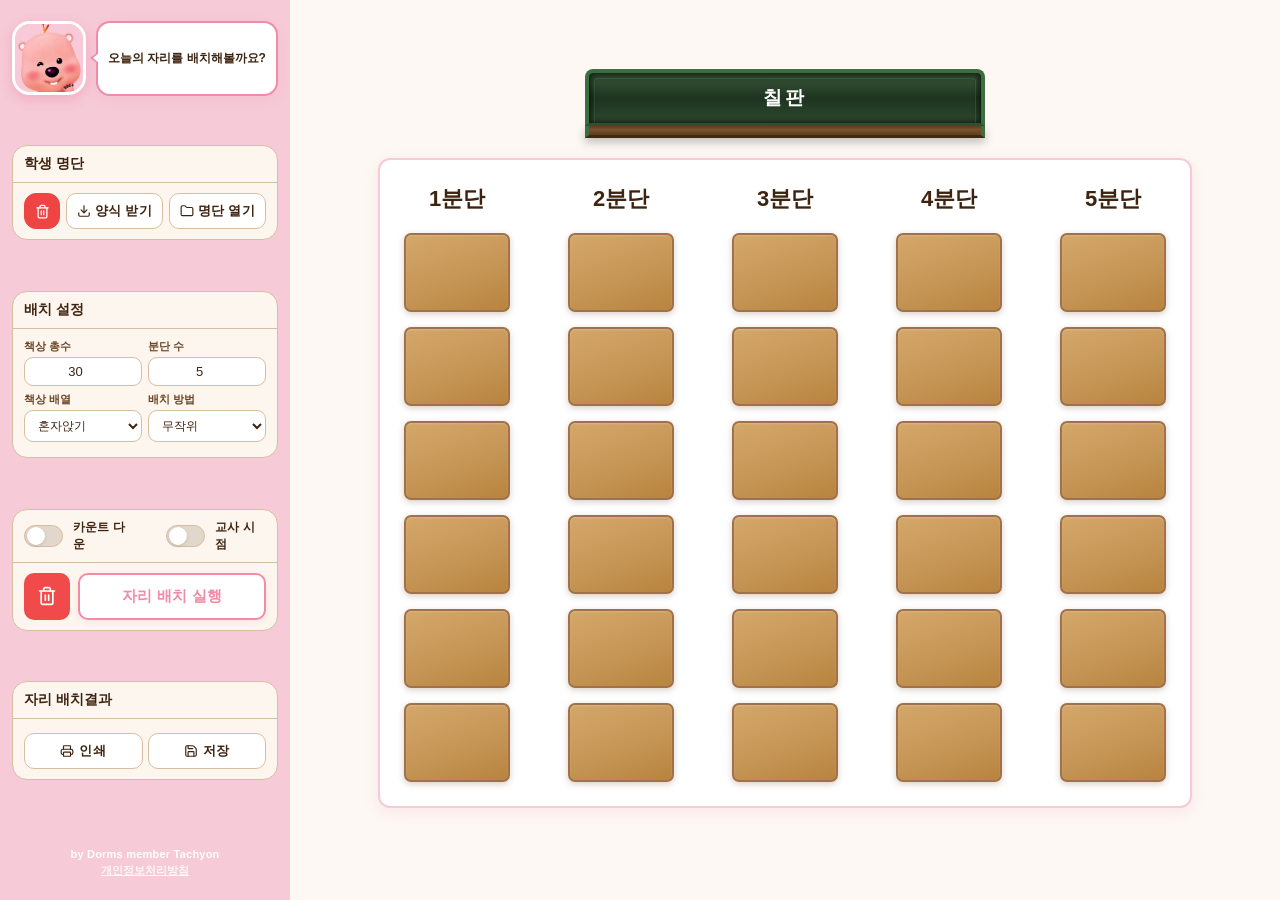
==== commit 59492a99: "feat: 웹브라우저 창 높이에 따른 사이드바 요소 반응형 동적 스케일링 적용" ====
--- a/index.html
+++ b/index.html
@@ -27,8 +27,8 @@
   <div class="sb-body" id="sb-body">
 
     <!-- 사이드바 상단 캐릭터 이미지 & 말풍선 -->
-    <div style="display:flex; align-items:center; gap:10px; margin-top:15px; margin-bottom:14px;">
-      <img src="loopy.jpg" alt="캐릭터" style="width:75px; height:75px; object-fit:cover; border-radius:18px; border:3px solid #ffffff; box-shadow:0 4px 12px rgba(235,104,156,0.3); flex-shrink:0;">
+    <div class="sb-char-wrap">
+      <img src="loopy.jpg" alt="캐릭터" class="sb-char-img">
       <div id="char-bubble" class="speech-bubble" title="클릭 시 배치 취소">
         <span id="bubble-text">오늘의 자리를 배치해볼까요?</span>
       </div>
@@ -146,7 +146,7 @@
     </div>
 
     <!-- 사이드바 하단 제작자 문구 및 개인정보처리방침 -->
-    <div style="margin-top:22px; margin-bottom:19px; text-align:center; display:flex; flex-direction:column; gap:4px;">
+    <div class="sb-footer-wrap">
       <a href="https://dorms.school" target="_blank" onclick="if(window.pywebview){event.preventDefault(); window.pywebview.api.open_url('https://dorms.school');}" style="font-size:11px; font-weight:800; color:#ffffff; text-decoration:none; display:inline-block; letter-spacing:0.02em; cursor:pointer; transition:opacity 0.2s;" onmouseover="this.style.opacity='0.8';" onmouseout="this.style.opacity='1';">
         by Dorms member Tachyon
       </a>
--- a/css/style.css
+++ b/css/style.css
@@ -53,14 +53,18 @@
     width: var(--sb-width);
     min-width: var(--sb-width);
     max-width: var(--sb-width);
-    padding-top: 25px;
+    height: 100vh;
+    max-height: 100vh;
+    padding-top: clamp(6px, 1.2vh, 10px);
     background: var(--sidebar);
     display: flex;
     flex-direction: column;
-    overflow: visible;
+    overflow-y: auto;
+    overflow-x: hidden;
     position: relative;
     user-select: none;
     z-index: 20;
+    box-sizing: border-box;
   }
 
   #sb-header {
@@ -80,7 +84,7 @@
     width: 38px; height: 38px;
     background: #fde68a;
     color: #b45309;
-    border-radius: 9px;
+    border-radius: 99px;
     display: flex; align-items: center; justify-content: center;
     font-size: 18px;
     flex-shrink: 0;
@@ -163,11 +167,45 @@
 
   .sb-body {
     flex: 1;
-    overflow: visible;
-    padding: 0 12px 16px;
+    display: flex;
+    flex-direction: column;
+    justify-content: space-between;
+    padding: 0 12px clamp(6px, 1.2vh, 16px);
     margin-top: 0 !important;
     position: static !important;
     top: auto !important;
+    box-sizing: border-box;
+  }
+
+  /* 사이드바 상단 캐릭터 영역 반응형 동적 스케일링 */
+  .sb-char-wrap {
+    display: flex;
+    align-items: center;
+    gap: 10px;
+    margin-top: clamp(4px, 1.2vh, 15px);
+    margin-bottom: clamp(4px, 1.1vh, 14px);
+    flex-shrink: 0;
+  }
+
+  .sb-char-img {
+    width: clamp(52px, 8.2vh, 75px) !important;
+    height: clamp(52px, 8.2vh, 75px) !important;
+    object-fit: cover;
+    border-radius: 18px;
+    border: 3px solid #ffffff;
+    box-shadow: 0 4px 12px rgba(235,104,156,0.3);
+    flex-shrink: 0;
+  }
+
+  /* 사이드바 하단 문구 반응형 동적 스케일링 */
+  .sb-footer-wrap {
+    margin-top: clamp(8px, 2vh, 22px) !important;
+    margin-bottom: clamp(4px, 1.2vh, 19px) !important;
+    text-align: center;
+    display: flex;
+    flex-direction: column;
+    gap: 4px;
+    flex-shrink: 0;
   }
 
   /* Cards */
@@ -175,15 +213,16 @@
     background: var(--sidebar2);
     border: 1px solid var(--border2);
     border-radius: 15px;
-    margin-bottom: 12px;
+    margin-bottom: clamp(5px, 1.2vh, 12px);
     overflow: visible;
     position: relative;
+    flex-shrink: 0;
   }
 
   .card-head {
     display: flex; align-items: center; gap: 7px;
-    padding: 9px 11px;
-    font-size: 14px; font-weight: 800;
+    padding: clamp(6px, 1vh, 9px) 11px;
+    font-size: clamp(12.5px, 1.6vh, 14px); font-weight: 800;
     color: var(--textw);
     border-bottom: 1px solid var(--border2);
   }
@@ -197,7 +236,7 @@
     font-weight: 800;
   }
 
-  .card-body { padding: 10px 11px; }
+  .card-body { padding: clamp(6px, 1.1vh, 10px) 11px; }
 
   .lbl {
     display: block;
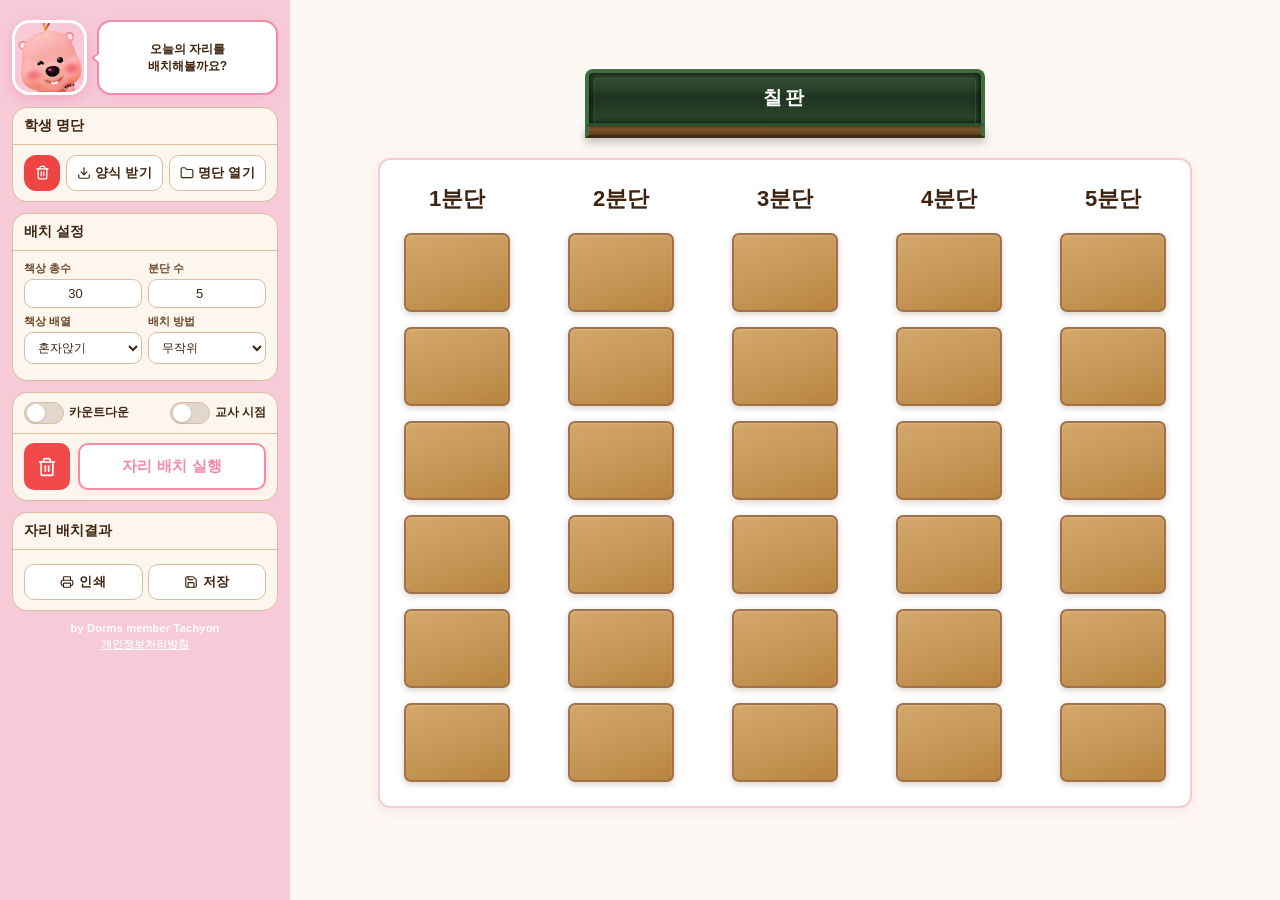
==== commit 05846c6f: "fix: 사이드바 카운트다운/교사시점 토글 텍스트 줄바꿈 방지(white-space nowrap 및 자율 정렬)" ====
--- a/index.html
+++ b/index.html
@@ -99,17 +99,21 @@
     <!-- 자리 배치 및 실행 카드 -->
     <div class="card">
       <div class="card-head">
-        <div style="display:flex; align-items:center; gap:10px;">
-          <label class="switch">
-            <input type="checkbox" id="countdown-opt">
-            <span class="slider"></span>
-          </label>
-          <span class="toggle-label">카운트 다운</span>
-          <label class="switch" style="margin-left:20px;">
-            <input type="checkbox" id="teacher-view-toggle" onchange="toggleTeacherView()">
-            <span class="slider"></span>
-          </label>
-          <span class="toggle-label">교사 시점</span>
+        <div style="display:flex; align-items:center; justify-content:space-between; width:100%;">
+          <div style="display:flex; align-items:center; gap:5px;">
+            <label class="switch">
+              <input type="checkbox" id="countdown-opt">
+              <span class="slider"></span>
+            </label>
+            <span class="toggle-label">카운트다운</span>
+          </div>
+          <div style="display:flex; align-items:center; gap:5px;">
+            <label class="switch">
+              <input type="checkbox" id="teacher-view-toggle" onchange="toggleTeacherView()">
+              <span class="slider"></span>
+            </label>
+            <span class="toggle-label">교사 시점</span>
+          </div>
         </div>
       </div>
       <div class="card-body" style="display:flex; gap:8px;">
--- a/css/style.css
+++ b/css/style.css
@@ -161,35 +161,36 @@
 
   .toggle-label {
     color: var(--text1);
-    font-size: 12px;
+    font-size: 11.5px;
     font-weight: 700;
+    white-space: nowrap;
   }
 
   .sb-body {
     flex: 1;
     display: flex;
     flex-direction: column;
-    justify-content: space-between;
-    padding: 0 12px clamp(6px, 1.2vh, 16px);
+    justify-content: flex-start;
+    padding: 0 12px 14px;
     margin-top: 0 !important;
     position: static !important;
     top: auto !important;
     box-sizing: border-box;
   }
 
-  /* 사이드바 상단 캐릭터 영역 반응형 동적 스케일링 */
+  /* 사이드바 상단 캐릭터 영역 비율 유지 스케일링 */
   .sb-char-wrap {
     display: flex;
     align-items: center;
     gap: 10px;
-    margin-top: clamp(4px, 1.2vh, 15px);
-    margin-bottom: clamp(4px, 1.1vh, 14px);
+    margin-top: 10px;
+    margin-bottom: 12px;
     flex-shrink: 0;
   }
 
   .sb-char-img {
-    width: clamp(52px, 8.2vh, 75px) !important;
-    height: clamp(52px, 8.2vh, 75px) !important;
+    width: 75px;
+    height: 75px;
     object-fit: cover;
     border-radius: 18px;
     border: 3px solid #ffffff;
@@ -197,10 +198,11 @@
     flex-shrink: 0;
   }
 
-  /* 사이드바 하단 문구 반응형 동적 스케일링 */
+  /* 사이드바 하단 문구 (자리 배치결과 카드 바로 아래 카드간 간격과 동일하게 배치) */
   .sb-footer-wrap {
-    margin-top: clamp(8px, 2vh, 22px) !important;
-    margin-bottom: clamp(4px, 1.2vh, 19px) !important;
+    margin-top: 0 !important;
+    margin-bottom: 12px;
+    padding-top: 0;
     text-align: center;
     display: flex;
     flex-direction: column;
@@ -213,7 +215,7 @@
     background: var(--sidebar2);
     border: 1px solid var(--border2);
     border-radius: 15px;
-    margin-bottom: clamp(5px, 1.2vh, 12px);
+    margin-bottom: 11px;
     overflow: visible;
     position: relative;
     flex-shrink: 0;
@@ -839,9 +841,28 @@
   .ctx-sep { height: 1px; background: var(--border); margin: 4px 0; }
   .ctx-head { padding: 6px 11px 2px; font-size: 10px; font-weight: 800; color: var(--textm); }
 
+  /* 커서가 영역 내에 있을 때만 깔끔하게 나타나는 스마트 호버 스크롤바 */
+  * {
+    scrollbar-width: thin;
+    scrollbar-color: transparent transparent;
+  }
+  *:hover {
+    scrollbar-color: rgba(0, 0, 0, 0.2) transparent;
+  }
+
   ::-webkit-scrollbar { width: 6px; height: 6px; }
   ::-webkit-scrollbar-track { background: transparent; }
-  ::-webkit-scrollbar-thumb { background: #c1c9d6; border-radius: 3px; }
+  ::-webkit-scrollbar-thumb {
+    background: transparent;
+    border-radius: 4px;
+    transition: background 0.2s ease-in-out;
+  }
+  *:hover::-webkit-scrollbar-thumb {
+    background: rgba(0, 0, 0, 0.2);
+  }
+  ::-webkit-scrollbar-thumb:hover {
+    background: rgba(0, 0, 0, 0.4) !important;
+  }
 
   #sb-resizer {
     display: none;
@@ -1030,4 +1051,145 @@
 @keyframes fadeInOverlay {
   from { opacity: 0; }
   to { opacity: 1; }
+}
+
+/* ── 32인치 이상 대형 고해상도 모니터 비율 고정 전체 확장 스케일 (QHD / 4K) ── */
+@media (min-height: 860px) and (min-width: 1400px) {
+  :root {
+    --sb-width: 360px;
+    --cell-w: 124px;
+    --cell-h: 88px;
+    --row-gap: 11px;
+    --col-gap: 72px;
+    --name-size: 28px;
+    --id-size: 22px;
+  }
+
+  body {
+    font-size: 14.5px;
+  }
+
+  .sb-char-img {
+    width: 88px !important;
+    height: 88px !important;
+  }
+
+  .speech-bubble {
+    font-size: 14.5px !important;
+    padding: 13px 16px !important;
+  }
+
+  .card {
+    margin-bottom: 13px !important;
+    border-radius: 17px !important;
+  }
+
+  .card-head {
+    font-size: 15.5px !important;
+    padding: 11px 14px !important;
+  }
+
+  .card-body {
+    padding: 13px 14px !important;
+  }
+
+  .inp {
+    font-size: 13.5px !important;
+    padding: 9px 11px !important;
+  }
+
+  .lbl {
+    font-size: 12.5px !important;
+    margin-bottom: 4px !important;
+  }
+
+  .exec-btn {
+    font-size: 17px !important;
+    padding: 13px 22px !important;
+  }
+
+  .exec-btn-sm {
+    font-size: 13.5px !important;
+    padding: 8px 11px !important;
+  }
+
+  .blackboard {
+    font-size: 24px !important;
+    width: 480px !important;
+    padding: 15px 45px !important;
+  }
+
+  .sb-footer-wrap a {
+    font-size: 12.5px !important;
+  }
+}
+
+@media (min-height: 1050px) and (min-width: 1750px) {
+  :root {
+    --sb-width: 430px;
+    --cell-w: 148px;
+    --cell-h: 106px;
+    --row-gap: 15px;
+    --col-gap: 88px;
+    --name-size: 33px;
+    --id-size: 26px;
+  }
+
+  body {
+    font-size: 16.5px;
+  }
+
+  .sb-char-img {
+    width: 105px !important;
+    height: 105px !important;
+  }
+
+  .speech-bubble {
+    font-size: 16.5px !important;
+    padding: 16px 20px !important;
+  }
+
+  .card {
+    margin-bottom: 16px !important;
+    border-radius: 20px !important;
+  }
+
+  .card-head {
+    font-size: 18px !important;
+    padding: 14px 17px !important;
+  }
+
+  .card-body {
+    padding: 15px 17px !important;
+  }
+
+  .inp {
+    font-size: 15.5px !important;
+    padding: 11px 13px !important;
+  }
+
+  .lbl {
+    font-size: 13.5px !important;
+    margin-bottom: 5px !important;
+  }
+
+  .exec-btn {
+    font-size: 20px !important;
+    padding: 15px 26px !important;
+  }
+
+  .exec-btn-sm {
+    font-size: 15px !important;
+    padding: 9px 15px !important;
+  }
+
+  .blackboard {
+    font-size: 30px !important;
+    width: 580px !important;
+    padding: 18px 80px !important;
+  }
+
+  .sb-footer-wrap a {
+    font-size: 14.5px !important;
+  }
 }
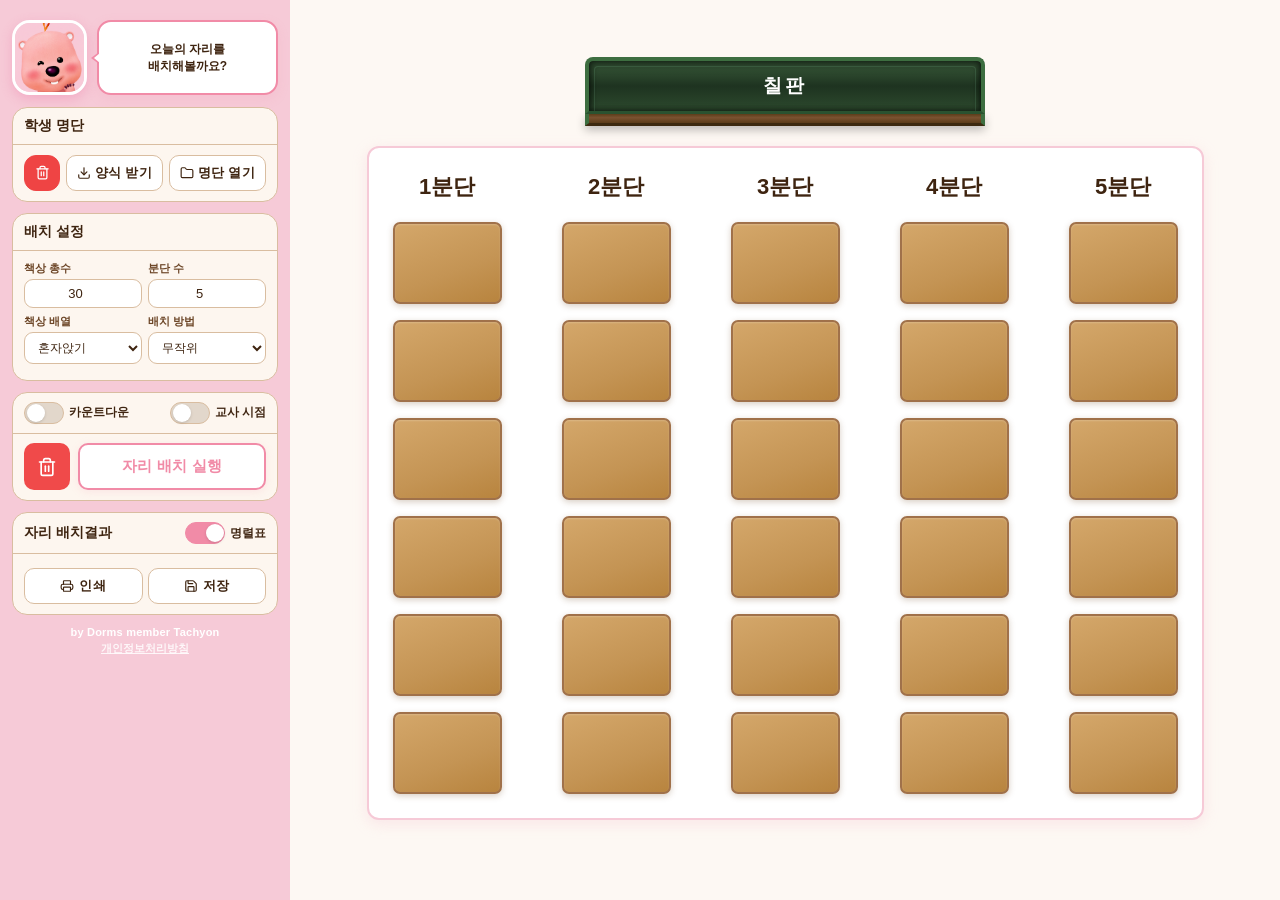
==== commit 4eb7ec8d: "feat: 인쇄/저장 시 명렬표 포함 여부 선택 토글 옵션 추가" ====
--- a/index.html
+++ b/index.html
@@ -134,7 +134,18 @@
     </div>
 
     <div class="card">
-      <div class="card-head">자리 배치결과</div>
+      <div class="card-head">
+        <div style="display:flex; align-items:center; justify-content:space-between; width:100%;">
+          <span>자리 배치결과</span>
+          <div style="display:flex; align-items:center; gap:5px;">
+            <label class="switch">
+              <input type="checkbox" id="show-roster-toggle" checked onchange="toggleShowRoster()">
+              <span class="slider"></span>
+            </label>
+            <span class="toggle-label">명렬표</span>
+          </div>
+        </div>
+      </div>
       <div class="card-body">
         <div style="display:flex; gap:5px; margin-top:4px;">
           <button class="exec-btn-sm outline" style="flex:1; display:inline-flex; align-items:center; justify-content:center; gap:5px;" onclick="printScreen()">
--- a/css/style.css
+++ b/css/style.css
@@ -19,6 +19,7 @@
     --shadow: 0 2px 8px rgba(0,0,0,0.08);
     --shadow-lg: 0 8px 32px rgba(0,0,0,0.14);
     --sb-width: 290px;
+    --board-w: 400px;
     --cell-w: 100px;
     --cell-h: 75px;
     --row-gap: 8px;
@@ -479,7 +480,7 @@
     padding: 12px 40px;
     text-align: center;
     letter-spacing: .15em;
-    width: 400px;
+    width: var(--board-w);
     min-width: 200px;
     box-shadow:
       inset 0 3px 10px rgba(0,0,0,.5),
@@ -506,7 +507,7 @@
   /* chalk tray */
   .board-spacer {
     order: 2;
-    width: 400px;
+    width: var(--board-w);
     height: 12px;
     background: linear-gradient(180deg, #5c3d1a 0%, #7a5230 40%, #5c3d1a 100%);
     border-left: 4px solid #3d6e40;
@@ -621,6 +622,28 @@
 
   .seat.selected { border-color: var(--accent); box-shadow: 0 0 0 3px rgba(59,130,246,.3); }
   .seat.over { background: #eff6ff; border-color: var(--accent); }
+
+  .touch-drag-ghost {
+    position: fixed;
+    pointer-events: none;
+    z-index: 99999;
+    transform: translate(-50%, -50%);
+    width: 65px;
+    height: 65px;
+    background: #ffffff;
+    border: 2px solid var(--accent);
+    border-radius: 10px;
+    display: flex;
+    flex-direction: column;
+    align-items: center;
+    justify-content: center;
+    box-shadow: 0 10px 25px rgba(0, 0, 0, 0.25);
+    opacity: 0.9;
+  }
+  .touch-drag-ghost.male { background: #eff6ff; border-color: #3b82f6; }
+  .touch-drag-ghost.female { background: #fdf2f8; border-color: #ec4899; }
+  .touch-drag-ghost .seat-id { font-size: 11px; font-weight: 700; color: var(--accent); }
+  .touch-drag-ghost .seat-name { font-size: 13px; font-weight: 700; color: var(--text1); }
 
   .seat-id {
     font-family: 'JetBrains Mono', monospace;
@@ -878,9 +901,20 @@
   .sort-row { display: flex; gap: 4px; margin-top: 5px; }
   .sort-row .inp { font-size: 11px; padding: 5px 4px; }
 
-  /* ── 인쇄 전용 스타일 (A4 가로 1페이지 완벽 중앙 정렬) ── */
+  /* ── 인쇄 전용 스타일 (html2canvas 캔버스 이미지 방식: A4 가로 1페이지 완벽 맞춤) ── */
+  #print-img-wrap {
+    position: fixed;
+    left: -9999px;
+    top: -9999px;
+    width: 100vw;
+    height: 100vh;
+    overflow: hidden;
+    pointer-events: none;
+    z-index: -1;
+  }
+
   @media print {
-    body > *:not(#temp-print-wrap) {
+    body > *:not(#print-img-wrap) {
       display: none !important;
     }
     
@@ -896,29 +930,27 @@
       justify-content: center !important;
     }
 
-    #temp-print-wrap {
-      position: fixed !important;
-      left: 50% !important;
-      top: 50% !important;
-      margin: 0 !important;
-      padding: 0 !important;
-      background: #ffffff !important;
+    #print-img-wrap {
+      position: static !important;
       display: flex !important;
-      flex-direction: row !important;
-      gap: 20px !important;
+      width: 100% !important;
+      height: 100% !important;
       align-items: center !important;
       justify-content: center !important;
-      overflow: visible !important;
       page-break-inside: avoid !important;
       break-inside: avoid !important;
       page-break-after: avoid !important;
       break-after: avoid !important;
-      --cell-w: 82px !important;
-      --cell-h: 62px !important;
-      --col-gap: 28px !important;
-      --row-gap: 10px !important;
-      --name-size: 13px !important;
-      --id-size: 10px !important;
+    }
+
+    #print-img-wrap img {
+      max-width: 98% !important;
+      max-height: 98vh !important;
+      width: auto !important;
+      height: auto !important;
+      object-fit: contain !important;
+      display: block !important;
+      margin: auto !important;
     }
 
     * {
@@ -1057,6 +1089,7 @@
 @media (min-height: 860px) and (min-width: 1400px) {
   :root {
     --sb-width: 360px;
+    --board-w: 480px;
     --cell-w: 124px;
     --cell-h: 88px;
     --row-gap: 11px;
@@ -1115,7 +1148,6 @@
 
   .blackboard {
     font-size: 24px !important;
-    width: 480px !important;
     padding: 15px 45px !important;
   }
 
@@ -1127,6 +1159,7 @@
 @media (min-height: 1050px) and (min-width: 1750px) {
   :root {
     --sb-width: 430px;
+    --board-w: 580px;
     --cell-w: 148px;
     --cell-h: 106px;
     --row-gap: 15px;
@@ -1185,7 +1218,6 @@
 
   .blackboard {
     font-size: 30px !important;
-    width: 580px !important;
     padding: 18px 80px !important;
   }
 
